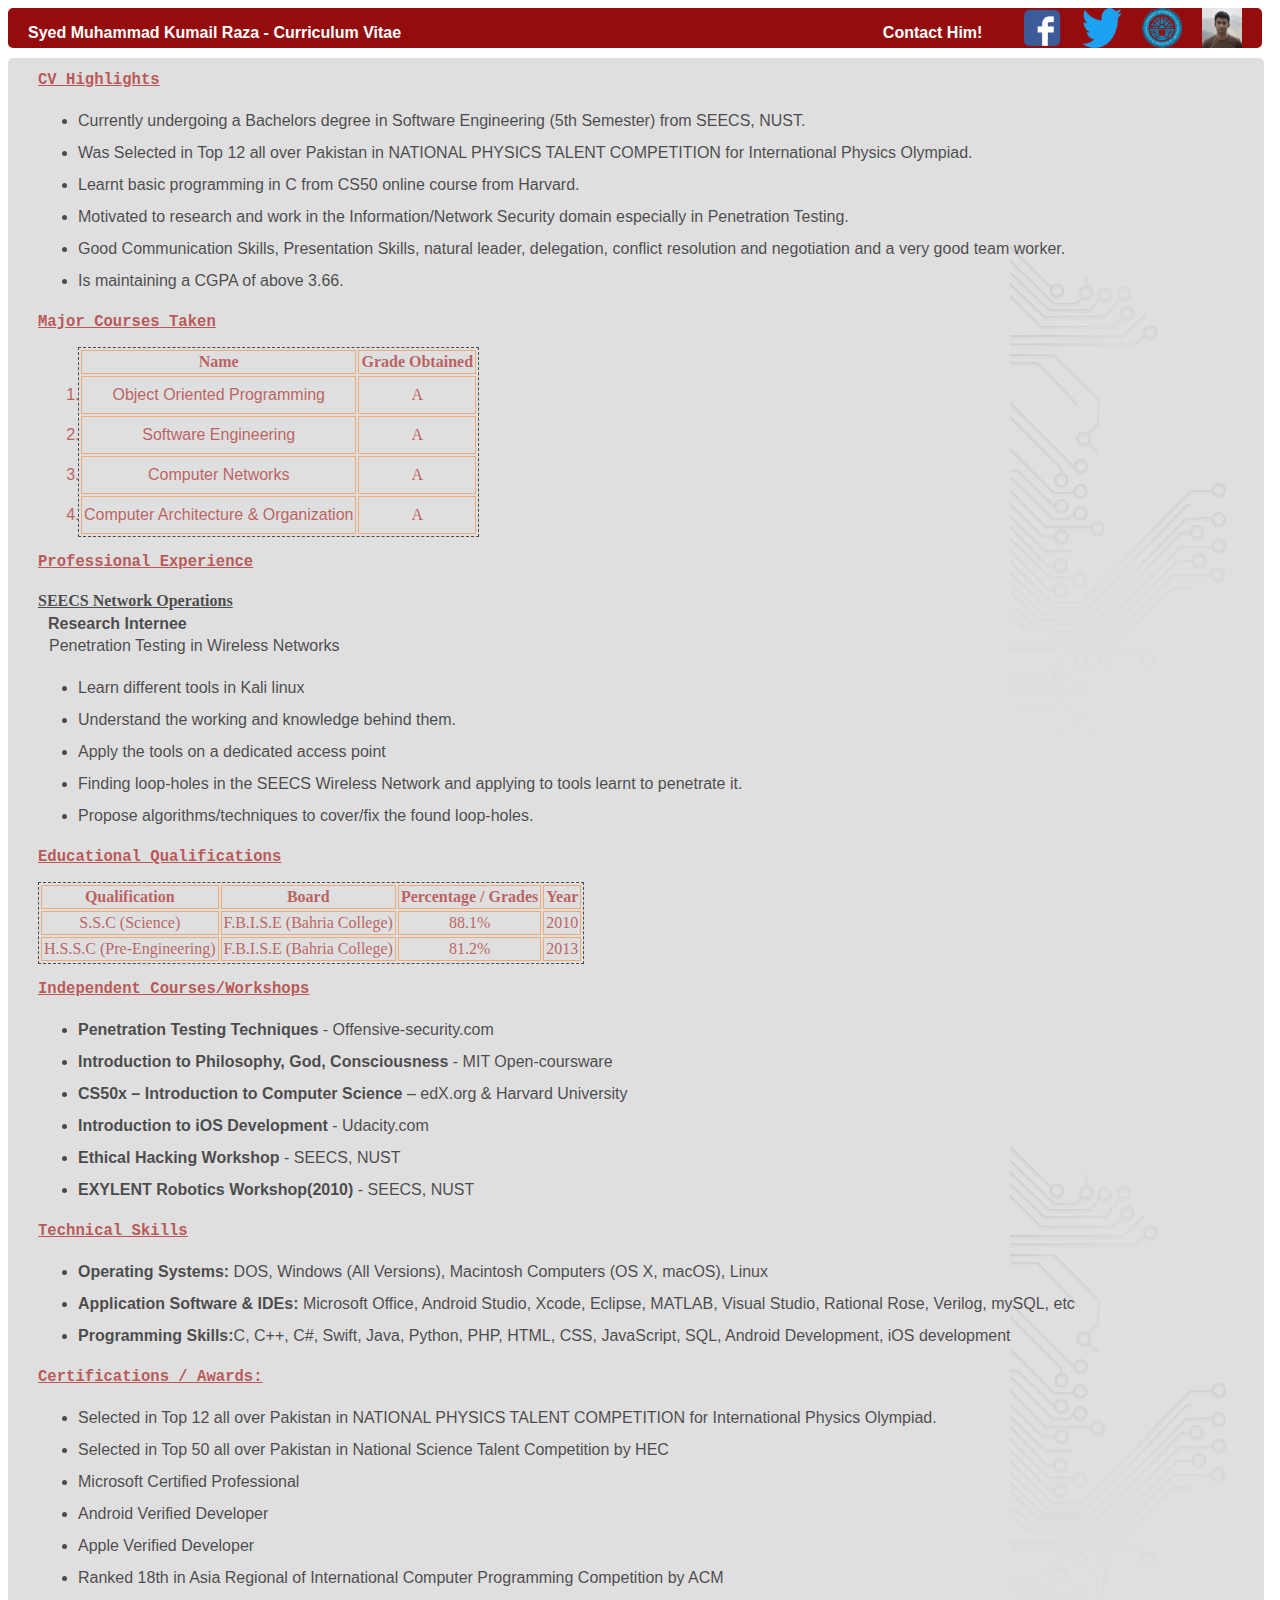
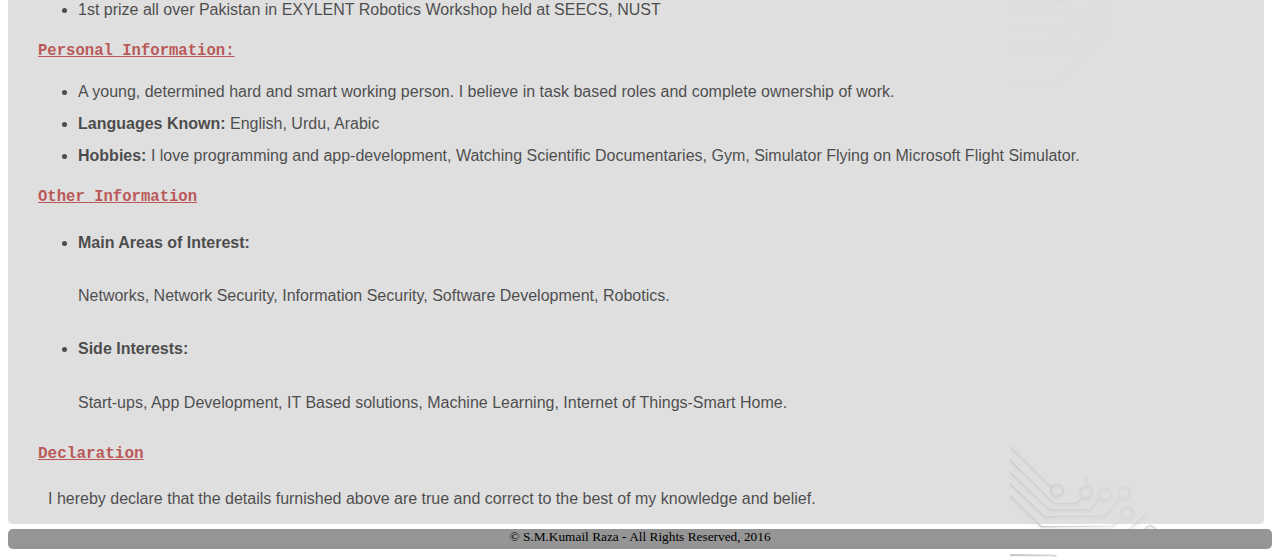
==== index.html @ 12b0e60d "Rudimentary CV" ====
<html>
	<head>
		<link type="text/css" rel="stylesheet" href="style.css"/>
		<title>Kumail Raza CV</title>
	</head>
	<body>
	<div id="header">
		<a href="dp1.jpg">
			<img src="dp1.jpg" alt="Smiley face" height="40" width="40">
		</a>
		<a href="mailto:14beseskumailraza@seecs.edu.pk">
		  <img src="NUST.png" alt="Smiley face" height="40" width="40">
		</a>
		<a href="https://twitter.com/skrk007">
		  <img src="twitter.png" alt="Smiley face" height="40" width="40">
		</a>
		<a href="https://fb.com/skrk007">
			<img src="facebook.png" alt="Smiley face" height="40" width="40">
	  	</a>
	  	<p id="name">Syed Muhammad Kumail Raza - Curriculum Vitae</p>
	  	<a href="contact.html" target="_blank"><p id="Contact">Contact Him!</p></a>
	         
	</div>
    <div class="left"></div>
    
    <div class="right">
            <h2>CV Highlights</h2>
            <p>
            <ul>
            	<li>Currently undergoing a Bachelors degree in Software Engineering (5th Semester) from SEECS, NUST.
                <li>Was Selected in Top 12 all over Pakistan in NATIONAL PHYSICS TALENT COMPETITION for International Physics Olympiad.</				li>
                <li>Learnt basic programming in C from CS50 online course from Harvard.</li>
                <li>Motivated to research and work in the Information/Network Security domain especially in Penetration Testing.</li>
                <li>Good Communication Skills, Presentation Skills, natural leader, delegation, conflict resolution and negotiation and a very good team worker.</li>
				<li>Is maintaining a CGPA of above 3.66.</li>
       		</ul>
       		<h3>Major Courses Taken</h3>
	   		<ol>
	       	<table>
                <tr id="heading">
                    <td>Name</td>
                    <td>Grade Obtained</td>
                </tr>
                <tr>
                    <td><li>Object Oriented Programming</li></td>
                    <td>A</td>
                    </tr>
                <tr>
                    <td><li>Software Engineering</li></td>
                    <td>A</td>
                </tr>
                <tr>
                	<td><li>Computer Networks</li></td>
                	<td>A</td>
                </tr>
                <tr>
	                <td><li>Computer Architecture & Organization</li></td>
	                <td>A</td>
                </tr>
            </table>
	   		</ol>
	       	
	      
            </p>
            <h3>Professional Experience</h3>
            <h4 id="company-name">SEECS Network Operations</h4>
            
            <p id="job-title"><strong>Research Internee</strong></p>
            <p id="job-responsibilities">Penetration Testing in Wireless Networks</p>
            <p>
            <ul>
                <li>Learn different tools in Kali linux</li>
                <li>Understand the working and knowledge behind them.</li>
                <li>Apply the tools on a dedicated access point</li>
                <li>Finding loop-holes in the SEECS Wireless Network and applying to tools learnt to penetrate it.</li>
              <li>Propose algorithms/techniques to cover/fix the found loop-holes.</li>
  	</ul>
            </p>
            <h3>Educational Qualifications</h3>
            <table>
                <tr id="heading">
                    <td>Qualification</td>
                    <td>Board</td>
                    <td>Percentage / Grades</td>
                    <td>Year</td>
                </tr>
                <tr>
                    <td>S.S.C (Science)</td>
                    <td>F.B.I.S.E (Bahria College)</td>
                    <td>88.1%</td>
                    <td>2010</td>
                </tr>
                <tr>
                    <td>H.S.S.C (Pre-Engineering)</td>
                    <td>F.B.I.S.E (Bahria College)</td>
                    <td>81.2%</td>
                    <td>2013</td>
                </tr>
            </table>
            <h3>Independent Courses/Workshops</h3>
            <p>
            <ul>
                <li>
                <span id="course-name">Penetration Testing Techniques </span> - Offensive-security.com</li>
                <li>
                <span id="course-name">Introduction to Philosophy, God, Consciousness </span> - MIT Open-coursware</li>
                <li>
                <span id="course-name">CS50x – Introduction to Computer Science</span> – edX.org & Harvard University</li>
                <li>
                <span id="course-name">Introduction to iOS Development</span> - Udacity.com</li>
                <li>
                <span id="course-name">Ethical Hacking Workshop</span> - SEECS, NUST</li>
                <li>
                <span id="course-name">EXYLENT Robotics Workshop(2010)</span> - SEECS, NUST</li>
            </ul>
            
            <h3>Technical Skills</h3>
            <p>
            <ul>
                <li>
                <span id="course-name">Operating Systems:</span> DOS, Windows (All Versions), Macintosh Computers (OS X, macOS), Linux</li>
                <li>
                <span id="course-name">Application Software & IDEs:</span> Microsoft Office, Android Studio, Xcode, Eclipse, MATLAB, Visual Studio, Rational Rose, Verilog, mySQL, etc </li>
                <li>
                <span id="course-name">Programming Skills:</span>C, C++, C#, Swift, Java, Python, PHP, HTML, CSS, JavaScript, SQL, Android Development, iOS development</li></ul>
            </p>
            <h3>Certifications / Awards:</h3>
            <p>
            <ul>
                <li>Selected in Top 12 all over Pakistan in NATIONAL PHYSICS TALENT COMPETITION for International Physics Olympiad.</li>
                <li>Selected in Top 50 all over Pakistan in National Science Talent Competition by HEC</li>
                <li>Microsoft Certified Professional</li>
                <li>Android Verified Developer</li>
                <li>Apple Verified Developer</li>
                <li>Ranked 18th in Asia Regional of International Computer Programming Competition by ACM</li>
                <li>1st prize all over Pakistan in EXYLENT Robotics Workshop held at SEECS, NUST</li>
                </ul>
            </p>
            <h3>Personal Information:</h3>
            <p>
            <ul>
                <li>
                A young, determined hard and smart working person. I believe in task based roles and complete ownership of work.
                <li>
                <span id="course-name">Languages Known: </span>English, Urdu, Arabic</li>
                <li>
                <span id="course-name">Hobbies: </span>I love programming and app-development, Watching Scientific Documentaries, Gym, Simulator Flying on Microsoft Flight Simulator.</li> </ul>
            </p>
            <h3>Other Information</h3>
            <p>
            <ul>
                <li>
                <span id="course-name"><h4>Main Areas of Interest: </h4> </span>Networks, Network Security, Information Security, Software Development, Robotics.
                </li>
                <li><span id="course-name"><h4>Side Interests: </h4> </span>Start-ups, App Development, IT Based solutions, Machine Learning, Internet of Things-Smart Home.</li>
                </ul>
            </p>
            <h5>Declaration</h5>
            <p>
            I hereby declare that the details furnished above are true and correct to the best of my knowledge and belief.</p>
     </div>
     <footer>
     <div id="footer"><small> &copy S.M.Kumail Raza - All Rights Reserved, 2016 </small></div>
     </footer>
    </body>
</html>
---- style.css ----
div
{
    border-radius: 5px;
    margin-bottom: 5px;
}
body{
	background-image: url("backdrop.png");
	background-repeat: repeat-y;
	background-position: right top;
	
}
li {
	line-height: 200%;
	font-family: sans-serif;
}
h1{
	font-family: sans-serif;
	color: black;
	font-size: x-large;
	font-weight: bolder;
	text-align: left;
}

#header
{
    position: fixed;
    z-index: 1;
    height:40px;
    width: 98%;
    background-color:#950c0c;
    margin-bottom: 10px;
}
#header a{
	float: right;
	margin-right: 20px;
	font-weight: bold;
}
#header a:hover{
	background-color: #dea62a;
}


#name {
    float:left;
	margin-left: 20px;
	padding-bottom: 10px;
	font-size: 16px;
	font-family: Verdana ,sans-serif;
	color: #ffffff;
	font-weight: bold;
}

#contact{
    float:right;
    margin-right: 20px;
	padding-bottom: 10px;
	font-size: 16px;
	font-family: Verdana, sans-serif;
	color: #ffffff;
}

a:hover {
    font-weight: bold;
    font-style: oblique;

}
#candid{
	float: right;
	opacity: 0.5;
    filter: alpha(opacity=50);
}
#candid:hover{
	opacity: 1.0;
    filter: alpha(opacity=50);
}
.right
{
    float: left;
    margin-top: 50px;
    padding-left:30px;
    margin-right: -10px;
    /*margin-left: 14%;*/
    height: auto;
    width: 97%;
    background-color: #d2d2d2;
    /*background-image: url("backdrop.png");*/
    image-rendering: crisp-edges;
 	background-repeat: repeat-y;
 	opacity: 0.7;
 	filter: alpha(opacity=50);
 	background-position: right top;   
    }
    
#footer
{
    height:20px;
    clear:both;
    position: relative;
    background-color: #959595;
    text-align: center;
}
    
h2,h3
{
	font-family: monospace;
	font-size: larger;
    text-decoration: underline;
 	color: #9e1111   
}
h5{
	font-family: monospace;
	font-size: large;
    text-decoration: underline;
 	color: #9e1111 
}
p {
	font-family: sans-serif;
	margin-left: 10px;
}

#job-responsibilities
{
    padding: 1px;
    }
.job-title
{
    font-weight: bold;
    }
table
{
    border: 1px dashed black;
    color: #a01f1f
    }
td
{
    padding: 2px;
    border: 1px solid #E88741;
    text-align: center;
    }

#course-name
{
    font-weight:bold;
    }

#company-name
{
    height:2px;
    text-decoration:underline;
    }
#job-title
{
    height: 5px;
    }
.job-duration
{
    float:right;
    }
#heading
{
    font-weight:bold;
    }
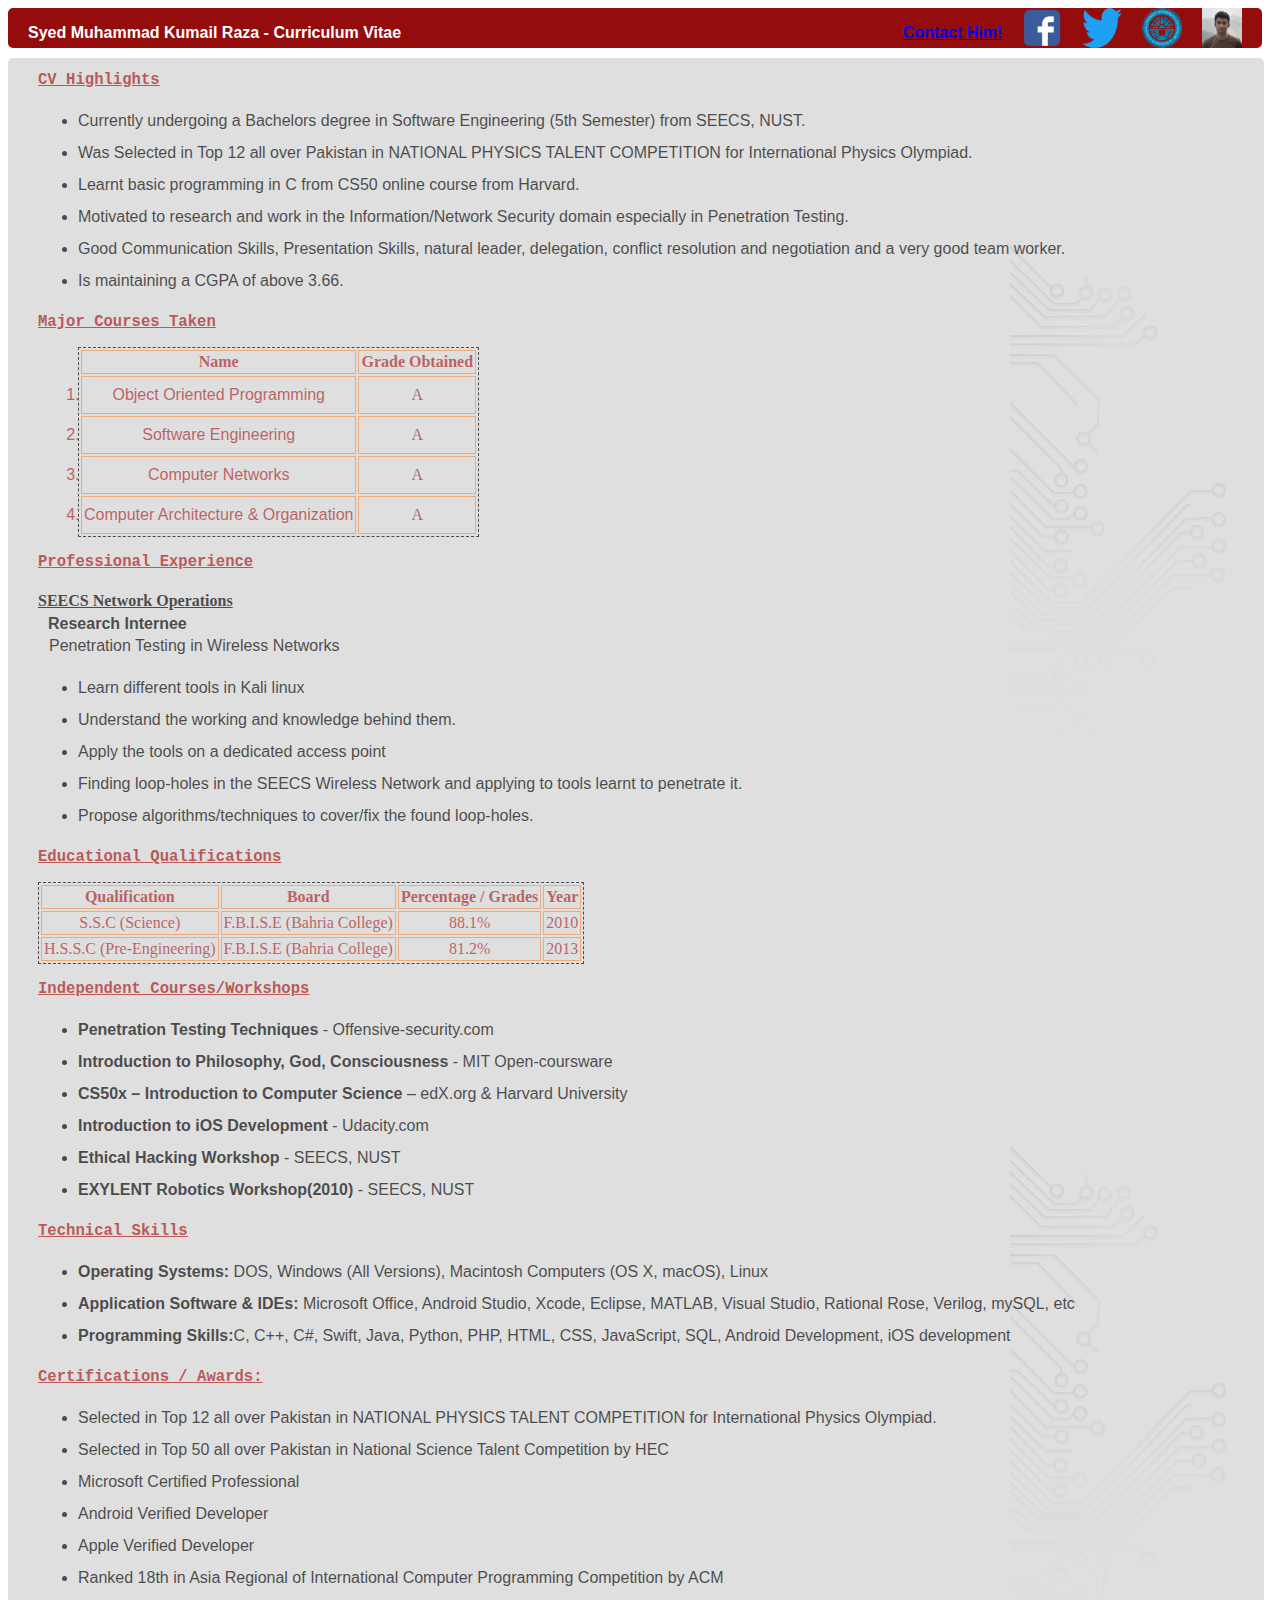
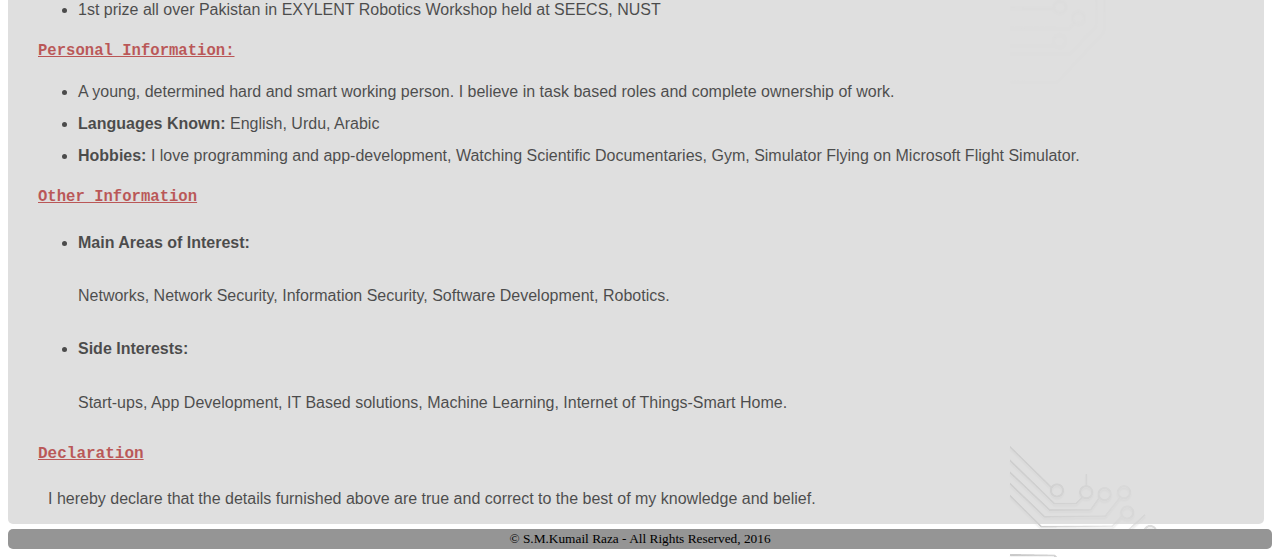
==== commit 8a1cc56b: "Update index.html" ====
--- a/index.html
+++ b/index.html
@@ -1,3 +1,4 @@
+<!DOCTYPE html>
 <html>
 	<head>
 		<link type="text/css" rel="stylesheet" href="style.css"/>
@@ -163,4 +164,4 @@
      <div id="footer"><small> &copy S.M.Kumail Raza - All Rights Reserved, 2016 </small></div>
      </footer>
     </body>
-</html>+</html>
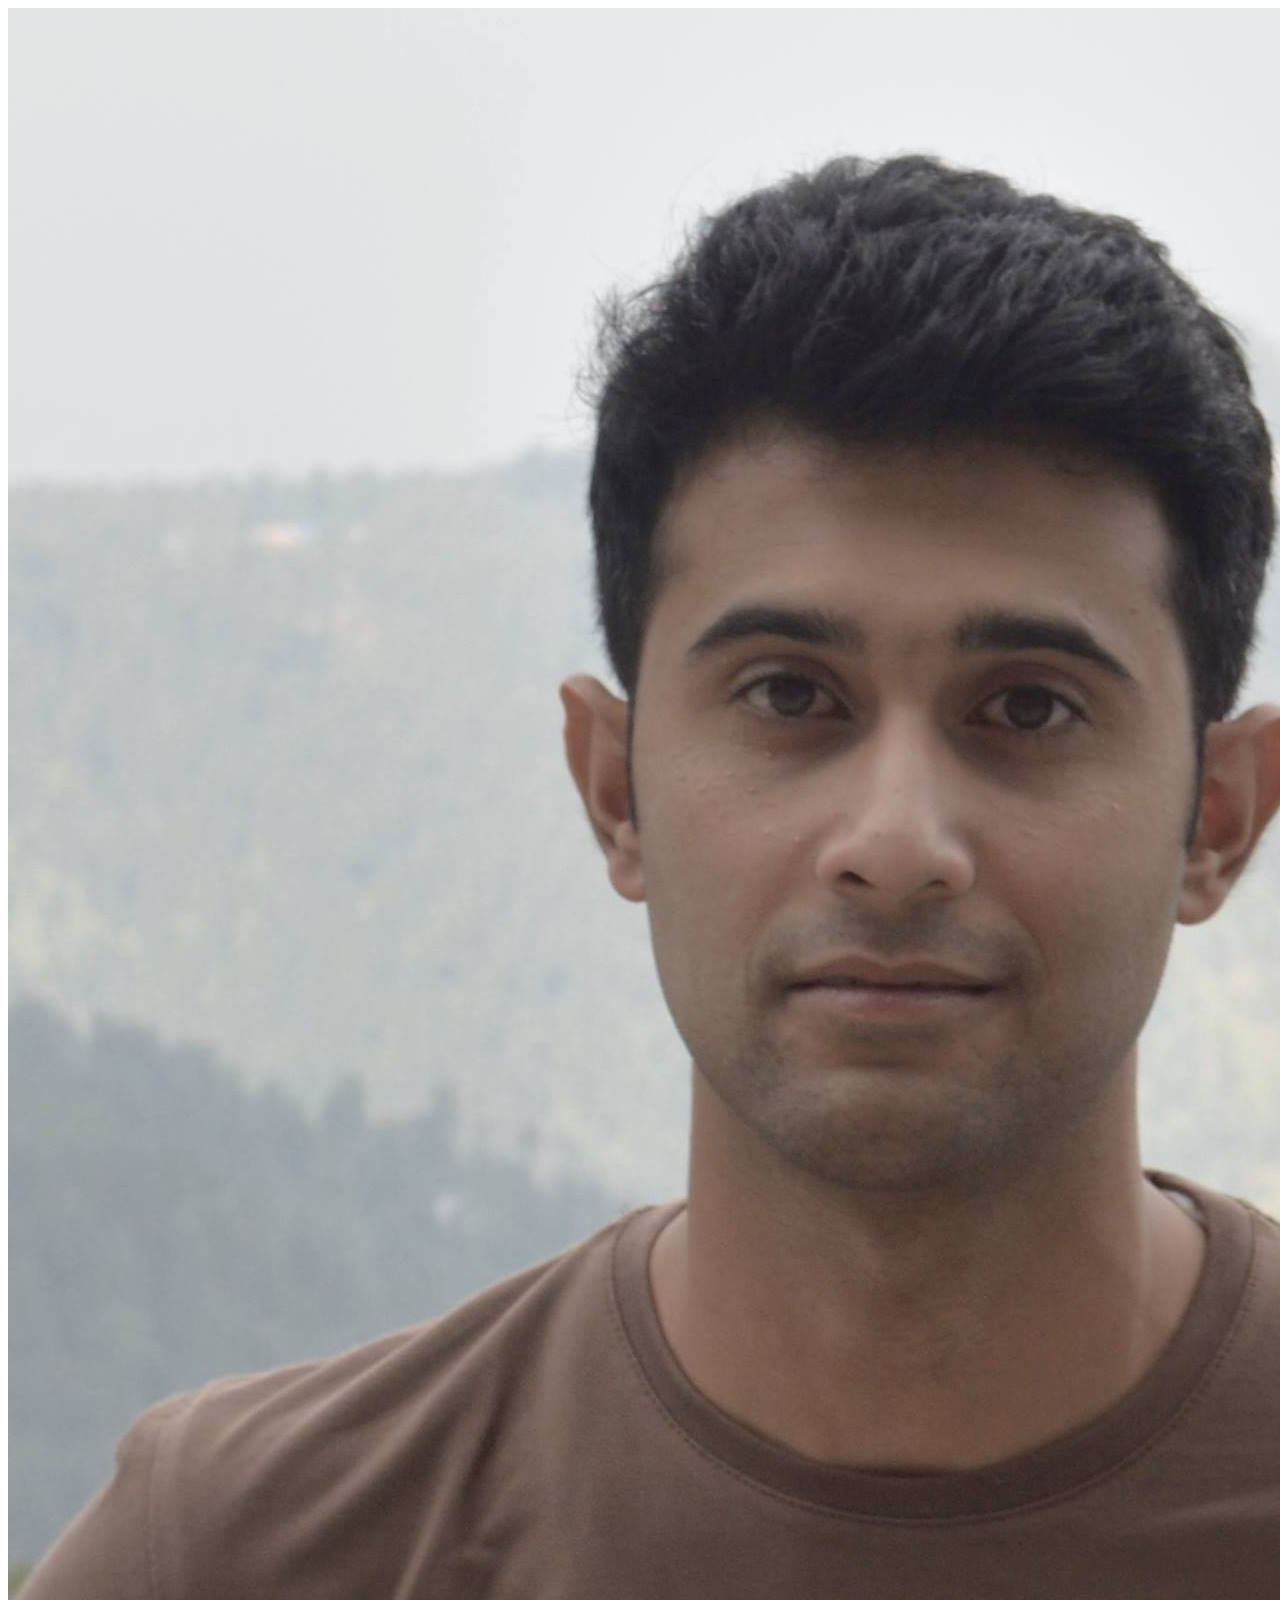
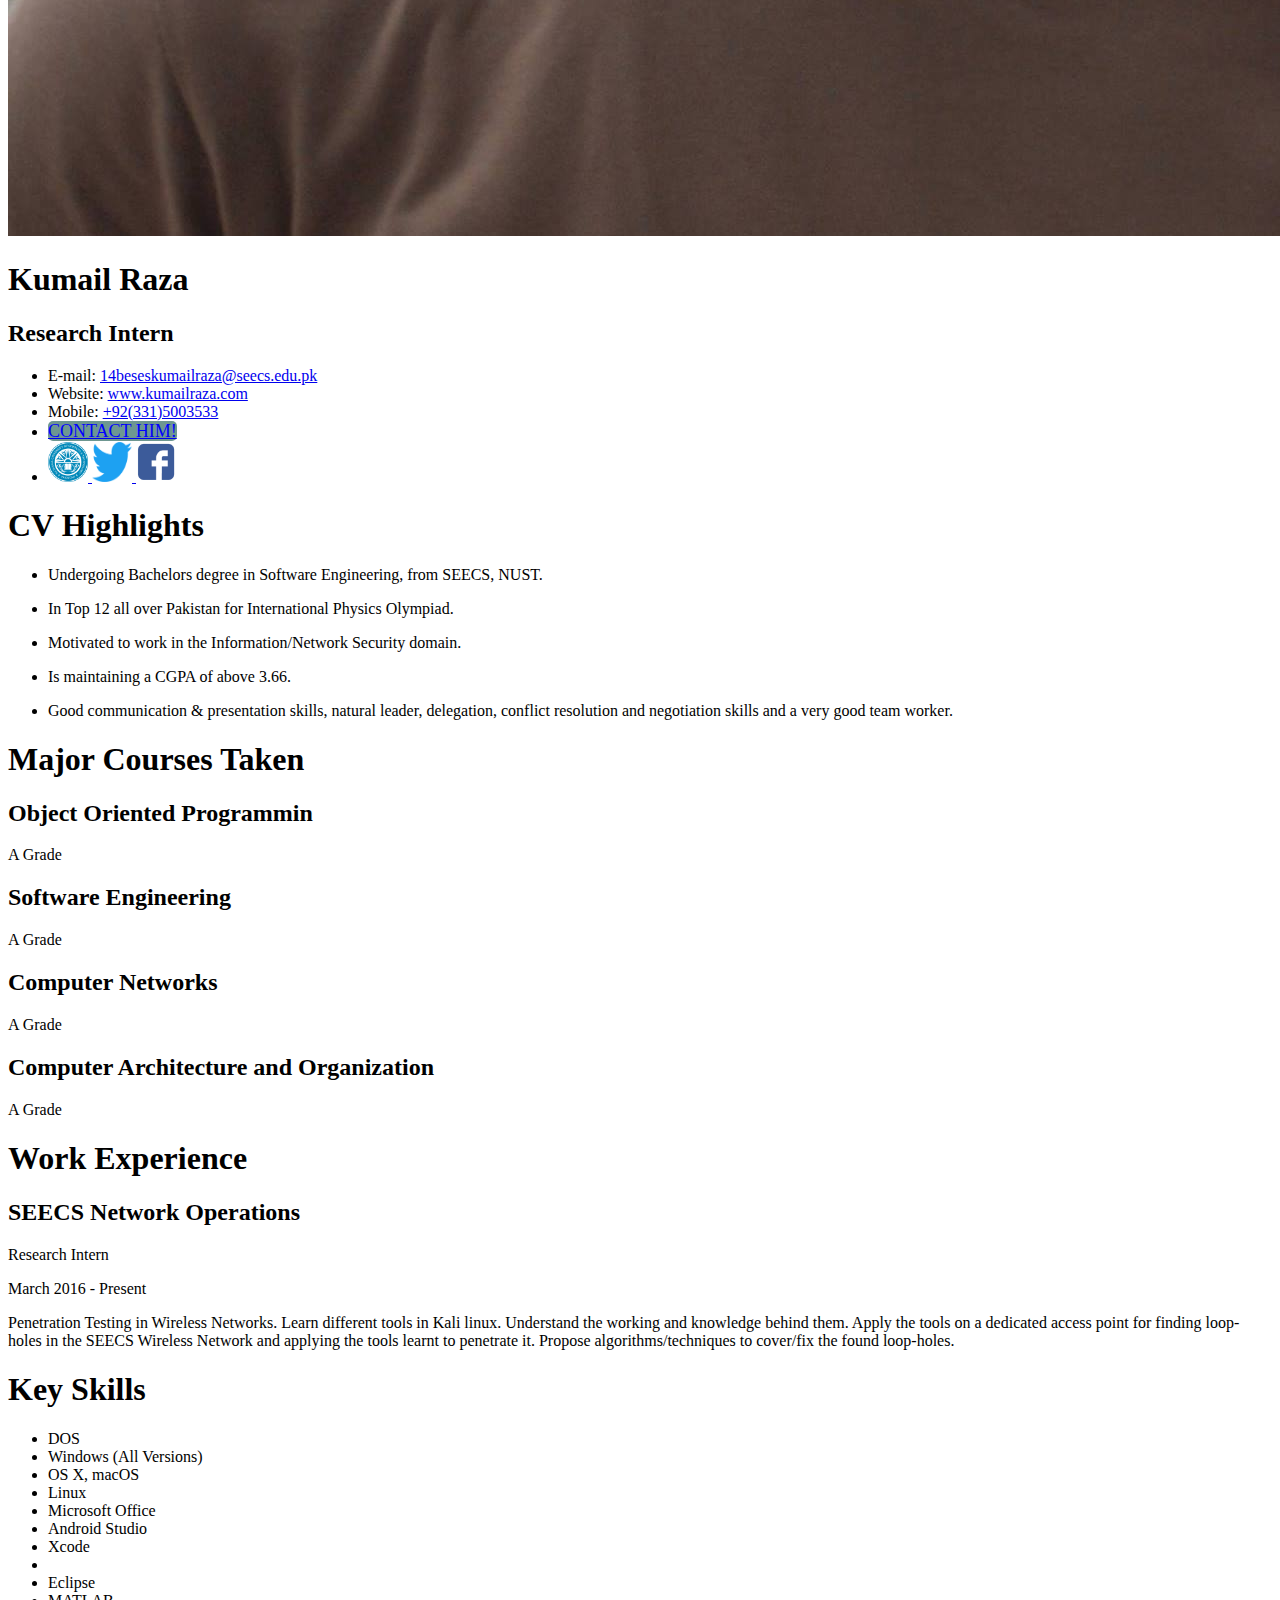
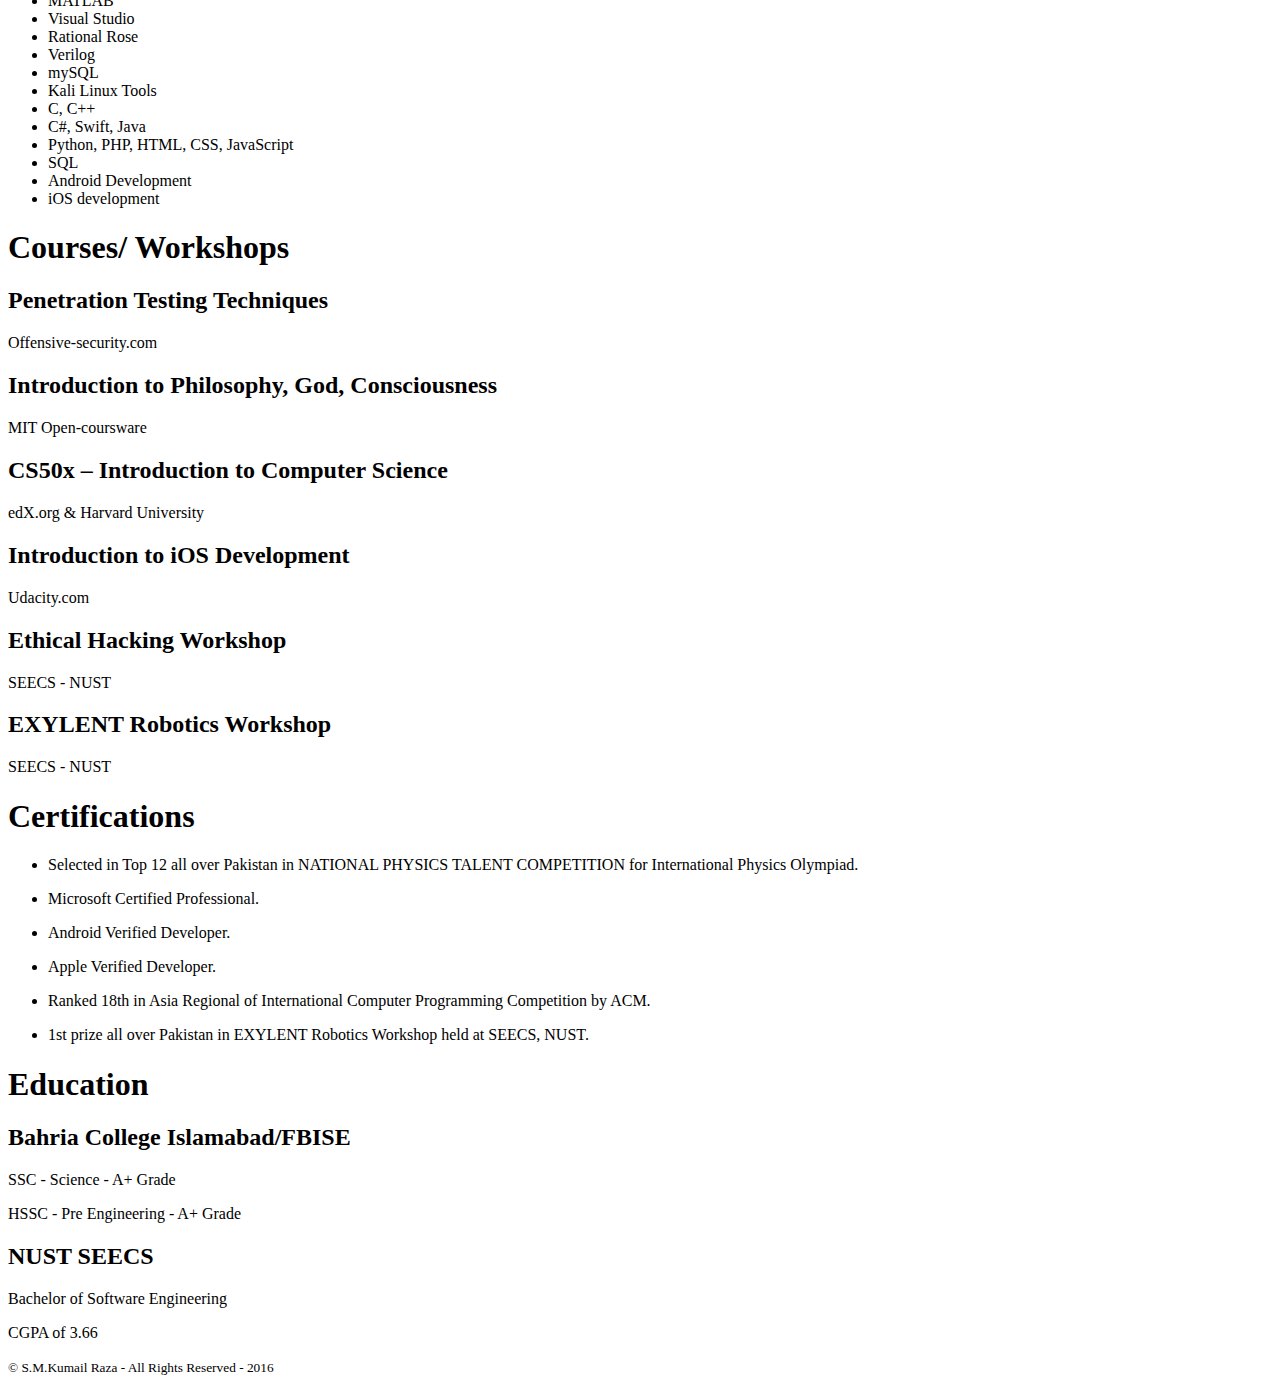
==== commit 5d3d9c85: "Update index.html" ====
--- a/index.html
+++ b/index.html
@@ -1,167 +1,260 @@
-<!DOCTYPE html>
-<html>
-	<head>
-		<link type="text/css" rel="stylesheet" href="style.css"/>
-		<title>Kumail Raza CV</title>
-	</head>
-	<body>
-	<div id="header">
-		<a href="dp1.jpg">
-			<img src="dp1.jpg" alt="Smiley face" height="40" width="40">
-		</a>
-		<a href="mailto:14beseskumailraza@seecs.edu.pk">
-		  <img src="NUST.png" alt="Smiley face" height="40" width="40">
-		</a>
-		<a href="https://twitter.com/skrk007">
-		  <img src="twitter.png" alt="Smiley face" height="40" width="40">
-		</a>
-		<a href="https://fb.com/skrk007">
-			<img src="facebook.png" alt="Smiley face" height="40" width="40">
-	  	</a>
-	  	<p id="name">Syed Muhammad Kumail Raza - Curriculum Vitae</p>
-	  	<a href="contact.html" target="_blank"><p id="Contact">Contact Him!</p></a>
-	         
-	</div>
-    <div class="left"></div>
-    
-    <div class="right">
-            <h2>CV Highlights</h2>
-            <p>
-            <ul>
-            	<li>Currently undergoing a Bachelors degree in Software Engineering (5th Semester) from SEECS, NUST.
-                <li>Was Selected in Top 12 all over Pakistan in NATIONAL PHYSICS TALENT COMPETITION for International Physics Olympiad.</				li>
-                <li>Learnt basic programming in C from CS50 online course from Harvard.</li>
-                <li>Motivated to research and work in the Information/Network Security domain especially in Penetration Testing.</li>
-                <li>Good Communication Skills, Presentation Skills, natural leader, delegation, conflict resolution and negotiation and a very good team worker.</li>
-				<li>Is maintaining a CGPA of above 3.66.</li>
-       		</ul>
-       		<h3>Major Courses Taken</h3>
-	   		<ol>
-	       	<table>
-                <tr id="heading">
-                    <td>Name</td>
-                    <td>Grade Obtained</td>
-                </tr>
-                <tr>
-                    <td><li>Object Oriented Programming</li></td>
-                    <td>A</td>
-                    </tr>
-                <tr>
-                    <td><li>Software Engineering</li></td>
-                    <td>A</td>
-                </tr>
-                <tr>
-                	<td><li>Computer Networks</li></td>
-                	<td>A</td>
-                </tr>
-                <tr>
-	                <td><li>Computer Architecture & Organization</li></td>
-	                <td>A</td>
-                </tr>
-            </table>
-	   		</ol>
-	       	
-	      
-            </p>
-            <h3>Professional Experience</h3>
-            <h4 id="company-name">SEECS Network Operations</h4>
-            
-            <p id="job-title"><strong>Research Internee</strong></p>
-            <p id="job-responsibilities">Penetration Testing in Wireless Networks</p>
-            <p>
-            <ul>
-                <li>Learn different tools in Kali linux</li>
-                <li>Understand the working and knowledge behind them.</li>
-                <li>Apply the tools on a dedicated access point</li>
-                <li>Finding loop-holes in the SEECS Wireless Network and applying to tools learnt to penetrate it.</li>
-              <li>Propose algorithms/techniques to cover/fix the found loop-holes.</li>
-  	</ul>
-            </p>
-            <h3>Educational Qualifications</h3>
-            <table>
-                <tr id="heading">
-                    <td>Qualification</td>
-                    <td>Board</td>
-                    <td>Percentage / Grades</td>
-                    <td>Year</td>
-                </tr>
-                <tr>
-                    <td>S.S.C (Science)</td>
-                    <td>F.B.I.S.E (Bahria College)</td>
-                    <td>88.1%</td>
-                    <td>2010</td>
-                </tr>
-                <tr>
-                    <td>H.S.S.C (Pre-Engineering)</td>
-                    <td>F.B.I.S.E (Bahria College)</td>
-                    <td>81.2%</td>
-                    <td>2013</td>
-                </tr>
-            </table>
-            <h3>Independent Courses/Workshops</h3>
-            <p>
-            <ul>
-                <li>
-                <span id="course-name">Penetration Testing Techniques </span> - Offensive-security.com</li>
-                <li>
-                <span id="course-name">Introduction to Philosophy, God, Consciousness </span> - MIT Open-coursware</li>
-                <li>
-                <span id="course-name">CS50x – Introduction to Computer Science</span> – edX.org & Harvard University</li>
-                <li>
-                <span id="course-name">Introduction to iOS Development</span> - Udacity.com</li>
-                <li>
-                <span id="course-name">Ethical Hacking Workshop</span> - SEECS, NUST</li>
-                <li>
-                <span id="course-name">EXYLENT Robotics Workshop(2010)</span> - SEECS, NUST</li>
-            </ul>
-            
-            <h3>Technical Skills</h3>
-            <p>
-            <ul>
-                <li>
-                <span id="course-name">Operating Systems:</span> DOS, Windows (All Versions), Macintosh Computers (OS X, macOS), Linux</li>
-                <li>
-                <span id="course-name">Application Software & IDEs:</span> Microsoft Office, Android Studio, Xcode, Eclipse, MATLAB, Visual Studio, Rational Rose, Verilog, mySQL, etc </li>
-                <li>
-                <span id="course-name">Programming Skills:</span>C, C++, C#, Swift, Java, Python, PHP, HTML, CSS, JavaScript, SQL, Android Development, iOS development</li></ul>
-            </p>
-            <h3>Certifications / Awards:</h3>
-            <p>
-            <ul>
-                <li>Selected in Top 12 all over Pakistan in NATIONAL PHYSICS TALENT COMPETITION for International Physics Olympiad.</li>
-                <li>Selected in Top 50 all over Pakistan in National Science Talent Competition by HEC</li>
-                <li>Microsoft Certified Professional</li>
-                <li>Android Verified Developer</li>
-                <li>Apple Verified Developer</li>
-                <li>Ranked 18th in Asia Regional of International Computer Programming Competition by ACM</li>
-                <li>1st prize all over Pakistan in EXYLENT Robotics Workshop held at SEECS, NUST</li>
-                </ul>
-            </p>
-            <h3>Personal Information:</h3>
-            <p>
-            <ul>
-                <li>
-                A young, determined hard and smart working person. I believe in task based roles and complete ownership of work.
-                <li>
-                <span id="course-name">Languages Known: </span>English, Urdu, Arabic</li>
-                <li>
-                <span id="course-name">Hobbies: </span>I love programming and app-development, Watching Scientific Documentaries, Gym, Simulator Flying on Microsoft Flight Simulator.</li> </ul>
-            </p>
-            <h3>Other Information</h3>
-            <p>
-            <ul>
-                <li>
-                <span id="course-name"><h4>Main Areas of Interest: </h4> </span>Networks, Network Security, Information Security, Software Development, Robotics.
-                </li>
-                <li><span id="course-name"><h4>Side Interests: </h4> </span>Start-ups, App Development, IT Based solutions, Machine Learning, Internet of Things-Smart Home.</li>
-                </ul>
-            </p>
-            <h5>Declaration</h5>
-            <p>
-            I hereby declare that the details furnished above are true and correct to the best of my knowledge and belief.</p>
-     </div>
-     <footer>
-     <div id="footer"><small> &copy S.M.Kumail Raza - All Rights Reserved, 2016 </small></div>
-     </footer>
-    </body>
-</html>
+<!DOCTYPE html>
+<html>
+<head>
+<title>Kumail Raza - Curriculum Vitae</title>
+
+<meta name="viewport" content="width=device-width"/>
+<meta name="description" content="The Curriculum Vitae of Kumail Raza."/>
+<meta charset="UTF-8"> 
+
+<link type="text/css" rel="stylesheet" href="style.css">
+<link href='http://fonts.googleapis.com/css?family=Rokkitt:400,700|Lato:400,300' rel='stylesheet' type='text/css'>
+
+<!--[if lt IE 9]>
+<script src="//html5shiv.googlecode.com/svn/trunk/html5.js"></script>
+<![endif]-->
+</head>
+<body id="top">
+<div id="cv" class="instaFade">
+	<div class="mainDetails">
+		<div id="headshot" class="quickFade">
+			<img src="dp1.jpg" alt="Kumail Raza DP" />
+		</div>
+		
+		<div id="name">
+			<h1 class="quickFade delayTwo">Kumail Raza</h1>
+			<h2 class="quickFade delayThree">Research Intern</h2>
+		</div>
+		
+		<div id="contactDetails" class="quickFade delayFour">
+			<ul>
+				<li>E-mail: <a href="mailto:14beseskumailraza@seecs.edu.pk" target="_blank">14beseskumailraza@seecs.edu.pk</a></li>
+				<li>Website: <a href="http://www.kumailraza.com">www.kumailraza.com</a></li>
+				<li>Mobile: <a href="tel:+923315003533">+92(331)5003533</a></li>
+				<li><a class="login" href="contact.html"><span style="color: blue; font-size: large; background-color: #6e9791; border-radius: 5px;">CONTACT HIM!</span></a></li>
+				<li><a href="mailto:14beseskumailraza@seecs.edu.pk">
+				<img src="NUST.png" alt="Smiley face" height="40" width="40">
+				</a>
+				<a href="https://twitter.com/skrk007">
+				<img src="twitter.png" alt="Smiley face" height="40" width="40">
+				</a>
+				<a href="https://fb.com/skrk007">
+				<img src="facebook.png" alt="Smiley face" height="40" width="40">
+	  			</a></li>
+			</ul>
+		</div>
+		<div class="clear"></div>
+	</div>
+	
+	<div id="mainArea" class="quickFade delayFive">
+		<section>
+			<article>
+				<div class="sectionTitle">
+					<h1>CV Highlights</h1>
+				</div>
+				
+				<div class="sectionContent">
+				<ul>
+	            	<li><p>Undergoing Bachelors degree in Software Engineering, from SEECS, NUST.</p></li>
+	                <li><p>In Top 12 all over Pakistan for International Physics Olympiad.</p></li>
+	                <li><p>Motivated to work in the Information/Network Security domain.</p></li>
+	                <li><p>Is maintaining a CGPA of above 3.66.</p></li>
+	                <li><p>Good communication & presentation skills, natural leader, delegation, conflict resolution and negotiation skills and a very good team worker.</p></li>
+				</ul>
+				</div>
+			</article>
+			<div class="clear"></div>
+		</section>
+		
+		
+		<section>
+			<div class="sectionTitle">
+				<h1>Major Courses Taken</h1>
+			</div>
+			
+			<div class="sectionContent">
+				<article>
+					<h2>Object Oriented Programmin</h2>
+					<p class="subDetails">A Grade</p>
+			
+				</article>
+				
+				<article>
+					<h2>Software Engineering</h2>
+					<p class="subDetails">A Grade</p>
+					
+				</article>
+				
+				<article>
+					<h2>Computer Networks</h2>
+					<p class="subDetails">A Grade</p>
+				</article>
+				<article>
+					<h2>Computer Architecture and Organization</h2>
+					<p class="subDetails">A Grade</p>
+				</article>
+			</div>
+			<div class="clear"></div>
+		</section>
+		
+		<section>
+			<div class="sectionTitle">
+				<h1>Work Experience</h1>
+			</div>
+			
+			<div class="sectionContent">
+				<article>
+					<h2>SEECS Network Operations</h2>
+					<p class="subDetails">Research Intern</p>
+					<p class="subDetails">March 2016 - Present</p>
+					<p>Penetration Testing in Wireless Networks. Learn different tools in Kali linux. 
+                Understand the working and knowledge behind them.
+                Apply the tools on a dedicated access point for
+                finding loop-holes in the SEECS Wireless Network and applying the tools learnt to penetrate it.
+              Propose algorithms/techniques to cover/fix the found loop-holes.</p>
+			
+				</article>
+			</div>
+			<div class="clear"></div>
+		</section>
+		
+		<section>
+			<div class="sectionTitle">
+				<h1>Key Skills</h1>
+			</div>
+			
+			<div class="sectionContent">
+				<ul class="keySkills">
+				<li>DOS</li>
+				<li>Windows (All Versions)</li>
+				<li>OS X, macOS</li>
+				<li>Linux</li>
+                <li>Microsoft Office</li>
+                <li>Android Studio</li>
+                <li>Xcode<li>
+                <li>Eclipse</li>
+                <li>MATLAB</li>
+                <li>Visual Studio</li>
+                <li>Rational Rose</li>
+                <li>Verilog</li>
+                <li>mySQL</li>
+                <li>Kali Linux Tools</li>
+                <li>C, C++</li>
+                <li>C#, Swift, Java</li>
+                <li>Python, PHP, HTML, CSS, JavaScript</li> 
+                <li>SQL</li> 
+                <li>Android Development</li> 
+                <li>iOS development</li>
+				</ul>
+			</div>
+			<div class="clear"></div>
+		</section>
+		
+		<section>
+			<div class="sectionTitle">
+				<h1>Courses/ Workshops</h1>
+			</div>
+			
+			<div class="sectionContent">
+				<article>
+					<h2>Penetration Testing Techniques</h2>
+					<p class="subDetails">Offensive-security.com</p>
+			
+				</article>
+				
+				<article>
+					<h2>Introduction to Philosophy, God, Consciousness</h2>
+					<p class="subDetails">MIT Open-coursware</p>
+					
+				</article>
+				
+				<article>
+					<h2>CS50x – Introduction to Computer Science</h2>
+					<p class="subDetails">edX.org & Harvard University</p>
+				</article>
+				<article>
+					<h2>Introduction to iOS Development</h2>
+					<p class="subDetails">Udacity.com</p>
+				</article>
+				<article>
+					<h2>Ethical Hacking Workshop</h2>
+					<p class="subDetails">SEECS - NUST</p>
+				</article>
+				<article>
+					<h2>EXYLENT Robotics Workshop</h2>
+					<p class="subDetails">SEECS - NUST</p>
+				</article>
+			</div>
+			<div class="clear"></div>
+		</section>
+		
+		<section>
+			<div class="sectionTitle">
+				<h1>Certifications</h1>
+			</div>
+			
+			<div class="sectionContent">
+				<ul>
+				<article>
+					<li><p class="subDetails">Selected in Top 12 all over Pakistan in NATIONAL PHYSICS TALENT COMPETITION for International Physics Olympiad.</p></li>
+			
+				</article>
+				
+				<article>
+					<li><p class="subDetails">Microsoft Certified Professional.</p></li>
+					
+				</article>
+				
+				<article>
+					<li><p class="subDetails">Android Verified Developer.</p></li>
+				</article>
+				<article>
+					<li><p class="subDetails">Apple Verified Developer.</p></li>
+				</article>
+				<article>
+					<li><p class="subDetails">Ranked 18th in Asia Regional of International Computer Programming Competition by ACM.</p></li>
+				</article>
+				<article>
+					<li><p class="subDetails">1st prize all over Pakistan in EXYLENT Robotics Workshop held at SEECS, NUST.</p></li>
+				</article>
+			</div>
+			<div class="clear"></div>
+		</section>
+		
+		<section>
+			<div class="sectionTitle">
+				<h1>Education</h1>
+			</div>
+			
+			<div class="sectionContent">
+				<article>
+					<h2>Bahria College Islamabad/FBISE</h2>
+					<p class="subDetails">SSC - Science - A+ Grade</p>
+					<p class="subDetails">HSSC - Pre Engineering - A+ Grade</p>
+				</article>
+				
+				<article>
+					<h2>NUST SEECS</h2>
+					<p class="subDetails">Bachelor of Software Engineering</p>
+					<p class="subDetails">CGPA of 3.66</p>
+				</article>
+			</div>
+			<div class="clear"></div>
+		</section>
+		
+	</div>
+</div>
+<script type="text/javascript">
+var gaJsHost = (("https:" == document.location.protocol) ? "https://ssl." : "http://www.");
+document.write(unescape("%3Cscript src='" + gaJsHost + "google-analytics.com/ga.js' type='text/javascript'%3E%3C/script%3E"));
+</script>
+<script type="text/javascript">
+var pageTracker = _gat._getTracker("UA-3753241-1");
+pageTracker._initData();
+pageTracker._trackPageview();
+</script>
+</body>
+<footer>
+     <div id="footer"><small> &copy S.M.Kumail Raza - All Rights Reserved - 2016 </small></div>
+</footer>
+</html>
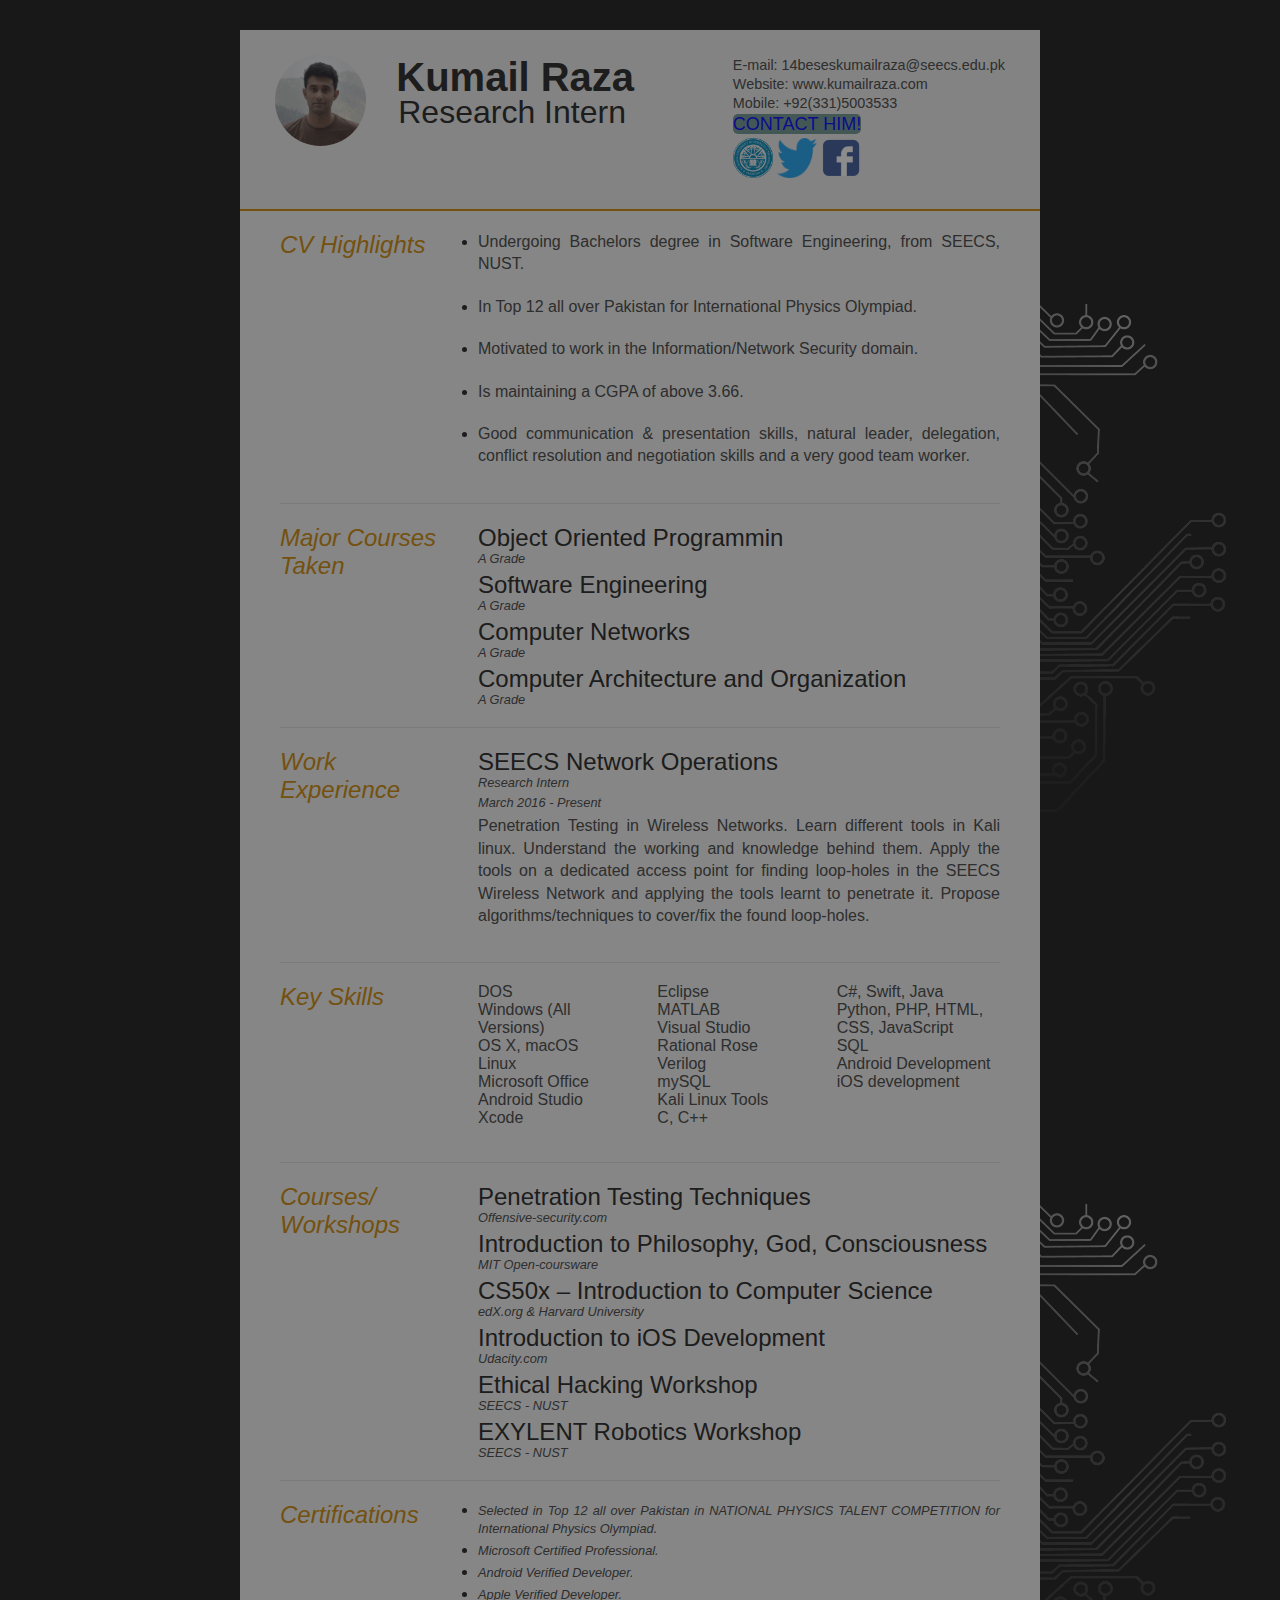
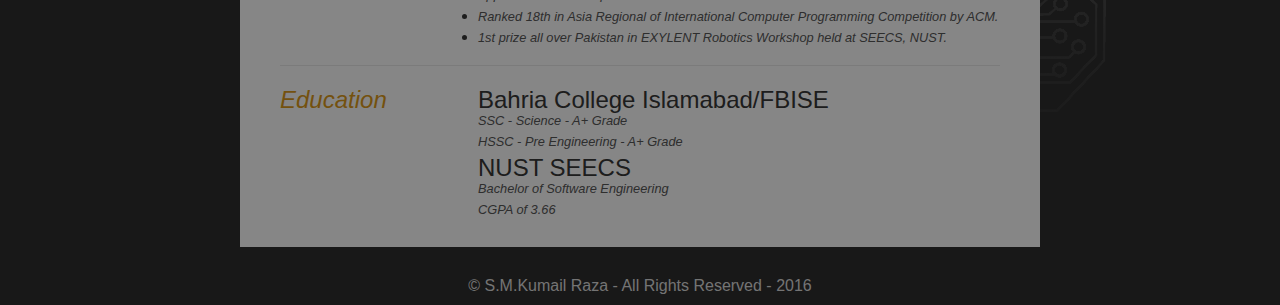
==== commit 71817983: "Update index.html" ====
--- a/index.html
+++ b/index.html
@@ -8,7 +8,7 @@
 <meta charset="UTF-8"> 
 
 <link type="text/css" rel="stylesheet" href="style.css">
-<link href='http://fonts.googleapis.com/css?family=Rokkitt:400,700|Lato:400,300' rel='stylesheet' type='text/css'>
+<link href='http://fonts.googleapis.com/css?family=Alegreya Sans' rel='stylesheet'>
 
 <!--[if lt IE 9]>
 <script src="//html5shiv.googlecode.com/svn/trunk/html5.js"></script>
--- a/style.css
+++ b/style.css
@@ -0,0 +1,379 @@
+html,body,div,span,object,iframe,h1,h2,h3,h4,h5,h6,p,blockquote,pre,abbr,address,cite,code,del,dfn,em,img,ins,kbd,q,samp,small,strong,sub,sup,var,b,i,dl,dt,dd,ol,ul,li,fieldset,form,label,legend,table,caption,tbody,tfoot,thead,tr,th,td,article,aside,canvas,details,figcaption,figure,footer,header,hgroup,menu,nav,section,summary,time,mark,audio,video {
+border:0;
+font:inherit;
+font-size:100%;
+margin:0;
+padding:0;
+vertical-align:baseline;
+}
+
+article,aside,details,figcaption,figure,footer,header,hgroup,menu,nav,section {
+display:block;
+}
+
+html, body {background: #181818; font-family: 'Lato', helvetica, arial, sans-serif; font-size: 16px; color: #222;}
+
+.login {
+	display: block;
+}
+.clear {clear: both;}
+
+p {
+	font-size: 1em;
+	line-height: 1.4em;
+	margin-bottom: 20px;
+	color: #444;
+	text-align: justify;
+}
+
+body{
+	background-image: url("backdrop.png");
+	background-repeat: repeat-y;
+	background-position: right top;
+	opacity: 50%;
+	
+}
+
+#cv {
+	width: 90%;
+	max-width: 800px;
+	background: #f3f3f3;
+	margin: 30px auto;
+}
+
+.mainDetails {
+	padding: 25px 35px;
+	border-bottom: 2px solid #cf8a05;
+	background: #ededed;
+}
+
+#name h1 {
+	font-size: 2.5em;
+	font-weight: 700;
+	font-family:  sans-serif;
+	margin-bottom: -6px;
+}
+
+#name h2 {
+	font-size: 2em;
+	margin-left: 2px;
+	font-family:  sans-serif;
+}
+
+#mainArea {
+	padding: 0 40px;
+}
+
+#headshot {
+	width: 12.5%;
+	float: left;
+	margin-right: 30px;
+}
+
+#headshot img {
+	width: 100%;
+	height: auto;
+	-webkit-border-radius: 50px;
+	border-radius: 50px;
+}
+
+#name {
+	float: left;
+}
+
+#footer {
+	text-align: center;
+	display: block;
+	color:#cfcfcf;
+	margin-bottom: 10px;
+}
+#contactDetails {
+	float: right;
+}
+
+#contactDetails ul {
+	list-style-type: none;
+	font-size: 0.9em;
+	margin-top: 2px;
+}
+
+#contactDetails ul li {
+	margin-bottom: 3px;
+	color: #444;
+}
+
+#contactDetails ul li a, a[href^=tel] {
+	color: #444; 
+	text-decoration: none;
+	-webkit-transition: all .3s ease-in;
+	-moz-transition: all .3s ease-in;
+	-o-transition: all .3s ease-in;
+	-ms-transition: all .3s ease-in;
+	transition: all .3s ease-in;
+}
+
+#contactDetails ul li a:hover { 
+	color: #cf8a05;
+}
+
+
+section {
+	border-top: 1px solid #dedede;
+	padding: 20px 0 0;
+}
+
+section:first-child {
+	border-top: 0;
+}
+
+section:last-child {
+	padding: 20px 0 10px;
+}
+
+.sectionTitle {
+	float: left;
+	width: 25%;
+}
+
+.sectionContent {
+	float: right;
+	width: 72.5%;
+	margin-bottom: 15px;
+}
+.sectionContentForm {
+	width: 72.5%;
+	margin-bottom: 15px;
+}
+
+.sectionTitle h1 {
+	font-family:  sans-serif;
+	font-style: italic;
+	font-size: 1.5em;
+	color: #cf8a05;
+}
+
+.sectionContent h2 {
+	font-family:  sans-serif;
+	font-size: 1.5em;
+	margin-bottom: -2px;
+}
+
+.subDetails {
+	font-size: 0.8em;
+	font-style: italic;
+	margin-bottom: 3px;
+}
+
+.keySkills {
+	list-style-type: none;
+	-moz-column-count:3;
+	-webkit-column-count:3;
+	column-count:3;
+	margin-bottom: 20px;
+	font-size: 1em;
+	color: #444;
+}
+
+.keySkills ul li {
+	margin-bottom: 3px;
+}
+
+@media all and (min-width: 602px) and (max-width: 800px) {
+	#headshot {
+		display: none;
+	}
+	
+	.keySkills {
+	-moz-column-count:2;
+	-webkit-column-count:2;
+	column-count:2;
+	}
+}
+
+@media all and (max-width: 601px) {
+	#cv {
+		width: 95%;
+		margin: 10px auto;
+		min-width: 280px;
+	}
+	
+	#headshot {
+		display: none;
+	}
+	
+	#name, #contactDetails {
+		float: none;
+		width: 100%;
+		text-align: center;
+	}
+	
+	.sectionTitle, .sectionContent {
+		float: none;
+		width: 100%;
+	}
+	
+	.sectionTitle {
+		margin-left: -2px;
+		font-size: 1.25em;
+	}
+	
+	.keySkills {
+		-moz-column-count:2;
+		-webkit-column-count:2;
+		column-count:2;
+	}
+}
+
+@media all and (max-width: 480px) {
+	.mainDetails {
+		padding: 15px 15px;
+	}
+	
+	section {
+		padding: 15px 0 0;
+	}
+	
+	#mainArea {
+		padding: 0 25px;
+	}
+
+	
+	.keySkills {
+	-moz-column-count:1;
+	-webkit-column-count:1;
+	column-count:1;
+	}
+	
+	#name h1 {
+		line-height: .8em;
+		margin-bottom: 4px;
+	}
+}
+
+@media print {
+    #cv {
+        width: 100%;
+    }
+}
+
+@-webkit-keyframes reset {
+	0% {
+		opacity: 0;
+	}
+	100% {
+		opacity: 0;
+	}
+}
+
+@-webkit-keyframes fade-in {
+	0% {
+		opacity: 0;
+	}
+	40% {
+		opacity: 0;
+	}
+	100% {
+		opacity: 1;
+	}
+}
+
+@-moz-keyframes reset {
+	0% {
+		opacity: 0;
+	}
+	100% {
+		opacity: 0;
+	}
+}
+
+@-moz-keyframes fade-in {
+	0% {
+		opacity: 0;
+	}
+	40% {
+		opacity: 0;
+	}
+	100% {
+		opacity: 1;
+	}
+}
+
+@keyframes reset {
+	0% {
+		opacity: 0;
+	}
+	100% {
+		opacity: 0;
+	}
+}
+
+@keyframes fade-in {
+	0% {
+		opacity: 0;
+	}
+	40% {
+		opacity: 0;
+	}
+	100% {
+		opacity: 1;
+	}
+}
+
+.instaFade {
+    -webkit-animation-name: reset, fade-in;
+    -webkit-animation-duration: 1.5s;
+    -webkit-animation-timing-function: ease-in;
+	
+	-moz-animation-name: reset, fade-in;
+    -moz-animation-duration: 1.5s;
+    -moz-animation-timing-function: ease-in;
+	
+	animation-name: reset, fade-in;
+    animation-duration: 1.5s;
+    animation-timing-function: ease-in;
+}
+
+.quickFade {
+    -webkit-animation-name: reset, fade-in;
+    -webkit-animation-duration: 2.5s;
+    -webkit-animation-timing-function: ease-in;
+	
+	-moz-animation-name: reset, fade-in;
+    -moz-animation-duration: 2.5s;
+    -moz-animation-timing-function: ease-in;
+	
+	animation-name: reset, fade-in;
+    animation-duration: 2.5s;
+    animation-timing-function: ease-in;
+}
+ 
+.delayOne {
+	-webkit-animation-delay: 0, .2s;
+	-moz-animation-delay: 0, .2s;
+	animation-delay: 0, .2s;
+}
+
+.delayTwo {
+	-webkit-animation-delay: 0, .3s;
+	-moz-animation-delay: 0, .3s;
+	animation-delay: 0, .3s;
+}
+
+.delayThree {
+	-webkit-animation-delay: 0, .5s;
+	-moz-animation-delay: 0, .5s;
+	animation-delay: 0, .5s;
+}
+
+.delayFour {
+	-webkit-animation-delay: 0, 1s;
+	-moz-animation-delay: 0, 1s;
+	animation-delay: 0, 1s;
+}
+
+.delayFive {
+	-webkit-animation-delay: 0, 1.2s;
+	-moz-animation-delay: 0, 1.2s;
+	animation-delay: 0, 1.2s;
+}
+
